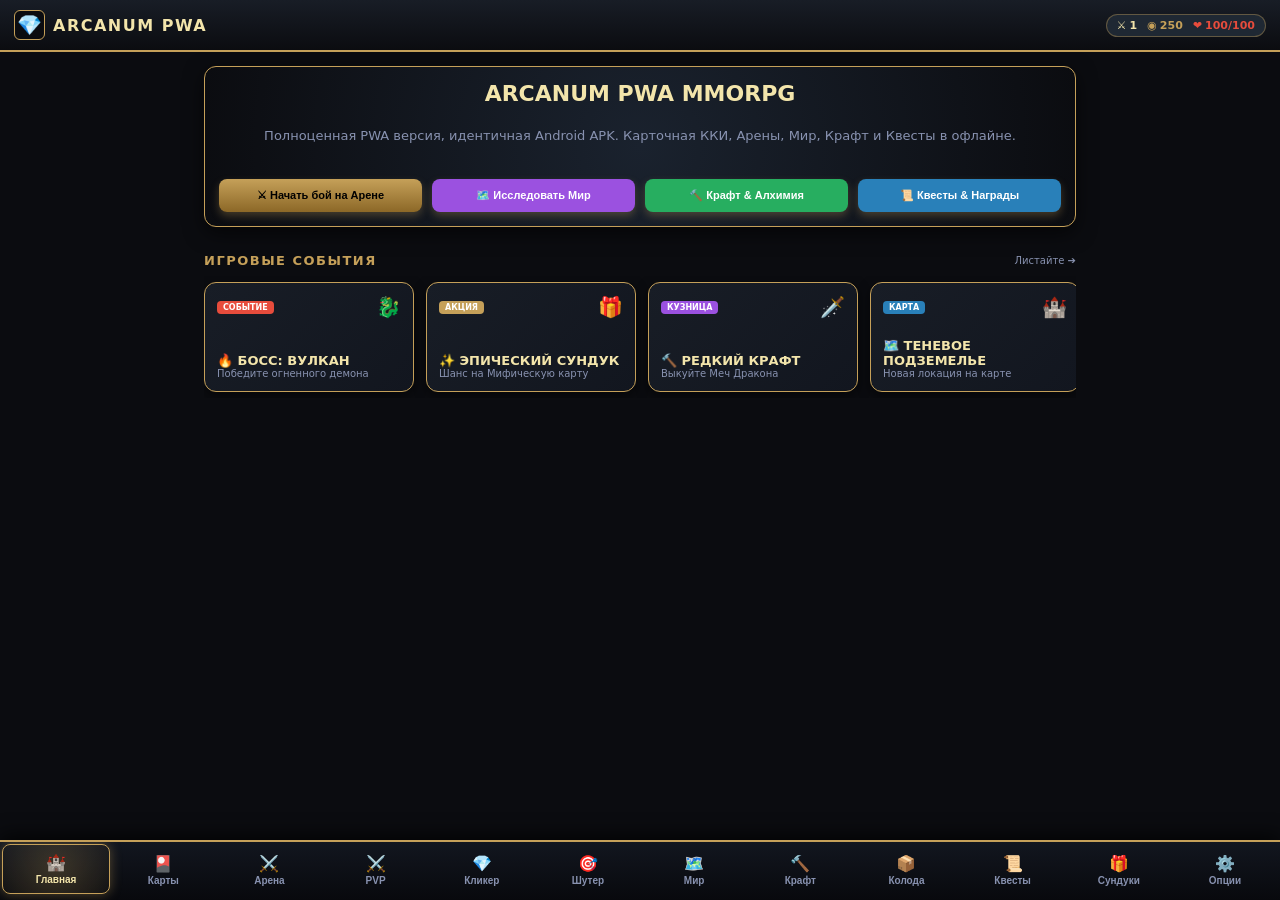
==== app/src/main/assets/pwa/index.html @ 48a924fa "feat: implement new game modes and UI updates Add PvP, Clicker, Shooter, and Onboarding screens. Upd" ====
<!DOCTYPE html>
<html lang="ru">
<head>
  <meta charset="UTF-8">
  <meta name="viewport" content="width=device-width, initial-scale=1.0, maximum-scale=1.0, user-scalable=no">
  <meta name="theme-color" content="#1F2833">
  <title>Arcanum - Card MMORPG PWA</title>
  <link rel="manifest" href="./manifest.json">
  <link rel="stylesheet" href="./styles.css">
</head>
<body>
  <!-- Header HUD -->
  <header class="top-bar">
    <div class="brand">
      <span class="brand-icon">💎</span>
      <span class="brand-title">ARCANUM PWA</span>
    </div>
    <div class="hud-bar">
      <div class="hud-item hud-level">⚔ <span id="hud-level">1</span></div>
      <div class="hud-item hud-gold">◉ <span id="hud-gold">150</span></div>
      <div class="hud-item hud-hp">❤ <span id="hud-hp">100/100</span></div>
    </div>
  </header>

  <!-- Navigation Tabs -->
  <nav class="nav-tabs">
    <button class="tab-btn active" data-tab="home" onclick="switchTab('home')">
      <span class="icon">🏰</span> Главная
    </button>
    <button class="tab-btn" data-tab="collection" onclick="switchTab('collection')">
      <span class="icon">🎴</span> Карты
    </button>
    <button class="tab-btn" data-tab="battle" onclick="switchTab('battle')">
      <span class="icon">⚔️</span> Арена
    </button>
    <button class="tab-btn" data-tab="pvp" onclick="switchTab('pvp')">
      <span class="icon">⚔️</span> PVP
    </button>
    <button class="tab-btn" data-tab="clicker" onclick="switchTab('clicker')">
      <span class="icon">💎</span> Кликер
    </button>
    <button class="tab-btn" data-tab="shooter" onclick="switchTab('shooter')">
      <span class="icon">🎯</span> Шутер
    </button>
    <button class="tab-btn" data-tab="world" onclick="switchTab('world')">
      <span class="icon">🗺️</span> Мир
    </button>
    <button class="tab-btn" data-tab="craft" onclick="switchTab('craft')">
      <span class="icon">🔨</span> Крафт
    </button>
    <button class="tab-btn" data-tab="deck" onclick="switchTab('deck')">
      <span class="icon">📦</span> Колода
    </button>
    <button class="tab-btn" data-tab="quests" onclick="switchTab('quests')">
      <span class="icon">📜</span> Квесты
    </button>
    <button class="tab-btn" data-tab="chests" onclick="switchTab('chests')">
      <span class="icon">🎁</span> Сундуки
    </button>
    <button class="tab-btn" data-tab="settings" onclick="switchTab('settings')">
      <span class="icon">⚙️</span> Опции
    </button>
  </nav>

  <!-- Content Screens -->
  <main class="content-area">
    <!-- Home View -->
    <section id="view-home" class="screen-view active">
      <div class="battle-arena" style="text-align: center;">
        <h1 style="color: var(--gold-light); font-size: 22px; margin-bottom: 8px;">ARCANUM PWA MMORPG</h1>
        <p style="font-size: 13px; color: var(--text-muted); margin-bottom: 12px;">
          Полноценная PWA версия, идентичная Android APK. Карточная ККИ, Арены, Мир, Крафт и Квесты в офлайне.
        </p>
        <div class="quick-grid">
          <button class="btn-action" onclick="switchTab('battle')">⚔ Начать бой на Арене</button>
          <button class="btn-action" style="background: var(--purple-accent); color: white;" onclick="switchTab('world')">🗺️ Исследовать Мир</button>
          <button class="btn-action" style="background: #27ae60; color: white;" onclick="switchTab('craft')">🔨 Крафт & Алхимия</button>
          <button class="btn-action" style="background: #2980b9; color: white;" onclick="switchTab('quests')">📜 Квесты & Награды</button>
        </div>
      </div>

      <!-- Game Carousel Section -->
      <div class="carousel-container">
        <div class="carousel-header">
          <span class="carousel-title">ИГРОВЫЕ СОБЫТИЯ</span>
          <span class="carousel-hint">Листайте ➔</span>
        </div>
        <div class="game-carousel">
          <div class="carousel-card" onclick="switchTab('battle')">
            <div style="display: flex; justify-content: space-between; align-items: center;">
              <span class="carousel-badge" style="background: var(--red-danger);">СОБЫТИЕ</span>
              <span style="font-size: 20px;">🐉</span>
            </div>
            <div>
              <div class="carousel-card-title">🔥 БОСС: ВУЛКАН</div>
              <div class="carousel-card-sub">Победите огненного демона</div>
            </div>
          </div>

          <div class="carousel-card" onclick="switchTab('chests')">
            <div style="display: flex; justify-content: space-between; align-items: center;">
              <span class="carousel-badge" style="background: var(--gold-accent);">АКЦИЯ</span>
              <span style="font-size: 20px;">🎁</span>
            </div>
            <div>
              <div class="carousel-card-title">✨ ЭПИЧЕСКИЙ СУНДУК</div>
              <div class="carousel-card-sub">Шанс на Мифическую карту</div>
            </div>
          </div>

          <div class="carousel-card" onclick="switchTab('craft')">
            <div style="display: flex; justify-content: space-between; align-items: center;">
              <span class="carousel-badge" style="background: var(--purple-accent);">КУЗНИЦА</span>
              <span style="font-size: 20px;">🗡️</span>
            </div>
            <div>
              <div class="carousel-card-title">🔨 РЕДКИЙ КРАФТ</div>
              <div class="carousel-card-sub">Выкуйте Меч Дракона</div>
            </div>
          </div>

          <div class="carousel-card" onclick="switchTab('world')">
            <div style="display: flex; justify-content: space-between; align-items: center;">
              <span class="carousel-badge" style="background: #2980B9;">КАРТА</span>
              <span style="font-size: 20px;">🏰</span>
            </div>
            <div>
              <div class="carousel-card-title">🗺️ ТЕНЕВОЕ ПОДЗЕМЕЛЬЕ</div>
              <div class="carousel-card-sub">Новая локация на карте</div>
            </div>
          </div>
        </div>
      </div>
    </section>

    <!-- Collection View -->
    <section id="view-collection" class="screen-view">
      <div class="section-header">
        <h2 style="color: var(--gold-light); font-size: 18px;">КОЛЛЕКЦИЯ КАРТ</h2>
        <input type="text" id="card-search-input" placeholder="🔍 Поиск карт..." class="pwa-input" oninput="renderCollection()">
      </div>
      <div id="collection-grid" class="card-grid"></div>
    </section>

    <!-- Battle View -->
    <section id="view-battle" class="screen-view">
      <div class="battle-arena">
        <!-- Enemy Unit -->
        <div class="combatant-card">
          <div>
            <h3 id="enemy-name" style="color: var(--gold-light); font-size: 16px;">Враг</h3>
            <div id="enemy-hp-text" style="font-size: 11px; color: var(--red-danger); margin-top: 4px;">100 / 100</div>
            <div class="hp-bar-container">
              <div id="enemy-hp-fill" class="hp-bar-fill" style="width: 100%;"></div>
            </div>
          </div>
          <div id="enemy-art" style="font-size: 42px;">👹</div>
        </div>

        <!-- Battle Log & Controls -->
        <div class="battle-controls">
          <button class="btn-action" onclick="playerAttack()">⚔ Атака Клинком</button>
          <button class="btn-action" style="background: var(--purple-accent); color: white;" onclick="useSpecialAbility()">✨ Магия / Способность</button>
          <button class="btn-action" style="background: #27ae60; color: white;" onclick="usePotion()">🧪 Зелье (+40 HP)</button>
        </div>

        <!-- Player Unit -->
        <div class="combatant-card">
          <div style="font-size: 42px;">🛡️</div>
          <div style="text-align: right;">
            <h3 style="color: var(--gold-light); font-size: 16px;">Герой</h3>
            <div id="player-hp-text" style="font-size: 11px; color: var(--green-success); margin-top: 4px;">100 / 100</div>
            <div class="hp-bar-container">
              <div id="player-hp-fill" class="hp-bar-fill" style="width: 100%; background: var(--green-success);"></div>
            </div>
          </div>
        </div>
      </div>
    </section>

    <!-- PVP Online Arena View -->
    <section id="view-pvp" class="screen-view">
      <div class="battle-arena">
        <h2 style="color: var(--gold-light); font-size: 18px; text-align: center;">ONLINE PVP АРЕНА</h2>
        <div id="pvp-status-box" style="text-align: center; background: var(--bg-card); padding: 12px; border-radius: 10px; border: 1px solid var(--gold-accent);">
          <p id="pvp-status-text" style="font-size: 13px; color: var(--gold-light);">Рейтинг: <span id="pvp-rating">1200</span> MMР | Лига: Золотая</p>
          <button class="btn-action" style="margin-top: 10px;" onclick="startPvpMatchmaking()">🔍 Найти Соперника</button>
        </div>

        <div id="pvp-battle-box" style="display: none; flex-direction: column; gap: 10px;">
          <div class="combatant-card">
            <div>
              <h3 id="pvp-enemy-name" style="color: var(--gold-light); font-size: 15px;">Игрок_992</h3>
              <div id="pvp-enemy-hp-text" style="font-size: 11px; color: var(--red-danger);">120 / 120</div>
            </div>
            <div style="font-size: 32px;">🛡️</div>
          </div>

          <div style="text-align: center; font-size: 12px; color: var(--gold-accent);" id="pvp-turn-timer">Ваш ход (15 сек)</div>

          <div class="battle-controls">
            <button class="btn-action" onclick="pvpPlayerAttack()">⚔ Атаковать</button>
            <button class="btn-action" style="background: var(--purple-accent); color: white;" onclick="pvpPlayerMagic()">✨ Суперудар</button>
          </div>
        </div>
      </div>
    </section>

    <!-- Tap Clicker View -->
    <section id="view-clicker" class="screen-view">
      <div class="battle-arena" style="text-align: center;">
        <h2 style="color: var(--gold-light); font-size: 18px;">КРИСТАЛЛ АРКАНУМА</h2>
        <p style="font-size: 11px; color: var(--text-muted);">Кликайте по кристаллу для добычи Маны и Золота!</p>

        <div id="clicker-crystal" class="clicker-target" onclick="clickCrystal(event)">💎</div>

        <div style="display: flex; justify-content: space-around; margin: 10px 0; font-weight: 700;">
          <span>За клик: +<span id="click-power">1</span> ◉</span>
          <span>Авто-Майнеры: <span id="auto-miners-count">0</span>/сек</span>
        </div>

        <div class="quick-grid">
          <button class="btn-action" onclick="buyClickUpgrade()">⚡ Улучшить Клик (50 ◉)</button>
          <button class="btn-action" style="background: var(--purple-accent); color: white;" onclick="buyAutoMiner()">🤖 Авто-Майнер (150 ◉)</button>
        </div>
      </div>
    </section>

    <!-- Arcade Shooter View -->
    <section id="view-shooter" class="screen-view">
      <div class="battle-arena" style="text-align: center;">
        <h2 style="color: var(--gold-light); font-size: 18px;">АРКАДНЫЙ ТИР</h2>
        <p style="font-size: 11px; color: var(--text-muted);">Уничтожайте летящие монстры кликами или касаниями!</p>

        <canvas id="shooter-canvas" width="320" height="240" style="background: #000; border: 1.5px solid var(--gold-accent); border-radius: 10px; width: 100%; max-width: 400px; margin: 0 auto; display: block;"></canvas>

        <div style="display: flex; gap: 10px; justify-content: center; margin-top: 8px;">
          <button class="btn-action" onclick="startShooterGame()">▶ Начать Игру</button>
          <span style="font-size: 13px; font-weight: 700; color: var(--gold-light); align-self: center;">Счет: <span id="shooter-score">0</span></span>
        </div>
      </div>
    </section>

    <!-- World View -->
    <section id="view-world" class="screen-view">
      <h2 style="color: var(--gold-light); font-size: 18px; margin-bottom: 12px;">КАРТА МИРА ARCANUM</h2>
      <div id="world-locations-grid" class="card-grid"></div>
    </section>

    <!-- Craft View -->
    <section id="view-craft" class="screen-view">
      <h2 style="color: var(--gold-light); font-size: 18px; margin-bottom: 12px;">КУЗНИЦА & АЛХИМИЯ</h2>
      <div class="battle-arena">
        <p style="font-size: 12px; color: var(--text-muted); text-align: center;">
          Комбинируйте ресурсы и дубликаты карт для перековки в новые редкие артефакты.
        </p>
        <div id="craft-recipes-list" class="card-grid"></div>
      </div>
    </section>

    <!-- Deck View -->
    <section id="view-deck" class="screen-view">
      <h2 style="color: var(--gold-light); font-size: 18px; margin-bottom: 12px;">АКТИВНАЯ КОЛОДА & ИНВЕНТАРЬ</h2>
      <div id="deck-cards-list" class="card-grid"></div>
    </section>

    <!-- Quests View -->
    <section id="view-quests" class="screen-view">
      <h2 style="color: var(--gold-light); font-size: 18px; margin-bottom: 12px;">КВЕСТЫ И ДОСТИЖЕНИЯ</h2>
      <div id="quests-list" style="display: flex; flex-direction: column; gap: 10px;"></div>
    </section>

    <!-- Chests View -->
    <section id="view-chests" class="screen-view">
      <h2 style="color: var(--gold-light); font-size: 18px; margin-bottom: 12px;">СУНДУКИ И НАГРАДЫ</h2>
      <div id="chests-grid" class="card-grid"></div>
    </section>

    <!-- Settings View -->
    <section id="view-settings" class="screen-view">
      <div class="battle-arena">
        <h2 style="color: var(--gold-light); font-size: 18px;">НАСТРОЙКИ & ПРОФИЛЬ</h2>
        <p style="font-size: 12px; color: var(--text-muted);">
          Синхронизировано с системой сохранения PWA LocalStorage.
        </p>
        <div style="display: flex; flex-direction: column; gap: 10px; margin-top: 12px;">
          <button class="btn-action" style="background: var(--gold-accent); color: black; font-weight: 800;" onclick="showOnboardingModal()">✨ Открыть Обучение (Карусель)</button>
          <button class="btn-action" style="background: #2980b9; color: white;" onclick="toggleFullscreen()">📺 Полноэкранный Режим</button>
          <button class="btn-action" style="background: var(--purple-accent); color: white;" onclick="toggleSound()">🔊 Переключить Звуковые Эффекты</button>
          <button class="btn-action" onclick="saveGame(); showToast('Сохранение завершено!');">💾 Сохранить Игру</button>
          <button class="btn-action" style="background: var(--red-danger); color: white;" onclick="resetGame()">🔄 Сбросить Весь Прогресс</button>
        </div>
      </div>
    </section>
  </main>

  <!-- Modal -->
  <div id="modal" class="modal-overlay">
    <div class="modal-card"></div>
  </div>

  <!-- Toast -->
  <div id="toast" class="toast-msg"></div>

  <script src="./app.js"></script>
</body>
</html>
---- app/src/main/assets/pwa/styles.css ----
:root {
  --bg-dark: #0b0c10;
  --bg-surface: #1f2833;
  --bg-card: #181d26;
  --gold-accent: #c5a059;
  --gold-light: #f3e5ab;
  --purple-accent: #9b51e0;
  --red-danger: #e74c3c;
  --green-success: #2ecc71;
  --text-main: #edf5e1;
  --text-muted: #8892b0;
  --font-family: system-ui, -apple-system, BlinkMacSystemFont, 'Segoe UI', Roboto, sans-serif;
}

* {
  box-sizing: border-box;
  margin: 0;
  padding: 0;
  user-select: none;
}

body {
  background-color: var(--bg-dark);
  color: var(--text-main);
  font-family: var(--font-family);
  display: flex;
  flex-direction: column;
  min-height: 100vh;
  overflow-x: hidden;
}

/* App Header & Top Bar */
.top-bar {
  background: linear-gradient(180deg, #181d26 0%, #0b0c10 100%);
  border-bottom: 2px solid var(--gold-accent);
  padding: 10px 14px;
  display: flex;
  justify-content: space-between;
  align-items: center;
  position: sticky;
  top: 0;
  z-index: 100;
}

.brand {
  display: flex;
  align-items: center;
  gap: 8px;
}

.brand-icon {
  font-size: 20px;
  background: var(--bg-dark);
  border: 1px solid var(--gold-accent);
  border-radius: 6px;
  padding: 2px;
}

.brand-title {
  font-size: 16px;
  font-weight: 800;
  color: var(--gold-light);
  letter-spacing: 1.5px;
}

.hud-bar {
  display: flex;
  gap: 10px;
  background: var(--bg-surface);
  border: 1px solid rgba(197, 160, 89, 0.4);
  padding: 4px 10px;
  border-radius: 16px;
  font-size: 11px;
  font-weight: 700;
}

.hud-item {
  display: flex;
  align-items: center;
  gap: 3px;
}

.hud-gold { color: var(--gold-accent); }
.hud-level { color: var(--gold-light); }
.hud-hp { color: var(--red-danger); }

/* Navigation Tabs - Fixed Bottom Mobile RPG Action Bar */
.nav-tabs {
  display: flex;
  background: linear-gradient(180deg, #12161f 0%, #08090d 100%);
  border-top: 2px solid var(--gold-accent);
  overflow-x: auto;
  scrollbar-width: none;
  position: fixed;
  bottom: 0;
  left: 0;
  right: 0;
  z-index: 1000;
  box-shadow: 0 -4px 20px rgba(0, 0, 0, 0.8);
  padding: 4px 2px;
}

.nav-tabs::-webkit-scrollbar { display: none; }

.tab-btn {
  flex: 1;
  min-width: 62px;
  padding: 8px 4px;
  background: transparent;
  border: none;
  color: var(--text-muted);
  font-weight: 800;
  font-size: 10px;
  cursor: pointer;
  display: flex;
  flex-direction: column;
  align-items: center;
  gap: 2px;
  border-radius: 8px;
  transition: all 0.2s cubic-bezier(0.4, 0, 0.2, 1);
  white-space: nowrap;
}

.tab-btn.active {
  color: var(--gold-light);
  background: radial-gradient(circle, rgba(197, 160, 89, 0.25) 0%, rgba(197, 160, 89, 0.05) 100%);
  border: 1px solid var(--gold-accent);
  box-shadow: 0 0 12px rgba(197, 160, 89, 0.4);
  transform: translateY(-2px);
}

.tab-btn span.icon { font-size: 16px; }

/* Main Screen View Area with padding for bottom action bar */
.content-area {
  flex: 1;
  padding: 14px 14px 76px 14px;
  max-width: 900px;
  margin: 0 auto;
  width: 100%;
}

.screen-view {
  display: none;
  flex-direction: column;
  gap: 14px;
  animation: fadeIn 0.2s ease-in-out;
}

.screen-view.active { display: flex; }

@keyframes fadeIn {
  from { opacity: 0; transform: translateY(4px); }
  to { opacity: 1; transform: translateY(0); }
}

/* Game Carousel Component */
.carousel-container {
  display: flex;
  flex-direction: column;
  gap: 8px;
  margin: 12px 0;
}

.carousel-header {
  display: flex;
  justify-content: space-between;
  align-items: center;
}

.carousel-title {
  font-size: 13px;
  font-weight: 800;
  color: var(--gold-accent);
  letter-spacing: 1.5px;
}

.carousel-hint {
  font-size: 10px;
  color: var(--text-muted);
}

.game-carousel {
  display: flex;
  gap: 12px;
  overflow-x: auto;
  scroll-snap-type: x mandatory;
  padding: 6px 2px;
  scrollbar-width: none;
}

.game-carousel::-webkit-scrollbar { display: none; }

.carousel-card {
  flex: 0 0 210px;
  scroll-snap-align: start;
  background: linear-gradient(135deg, #181d26 0%, #12161f 100%);
  border: 1.5px solid var(--gold-accent);
  border-radius: 12px;
  padding: 12px;
  display: flex;
  flex-direction: column;
  justify-content: space-between;
  height: 110px;
  cursor: pointer;
  box-shadow: 0 4px 12px rgba(0,0,0,0.5);
  transition: transform 0.2s ease, border-color 0.2s ease;
}

.carousel-card:hover {
  transform: translateY(-2px);
  border-color: var(--gold-light);
}

.carousel-badge {
  font-size: 8px;
  font-weight: 800;
  color: #fff;
  padding: 2px 6px;
  border-radius: 4px;
  text-transform: uppercase;
  width: fit-content;
}

.carousel-card-title {
  font-size: 13px;
  font-weight: 800;
  color: var(--gold-light);
  margin-top: 4px;
}

.carousel-card-sub {
  font-size: 10px;
  color: var(--text-muted);
}

.quick-grid {
  display: grid;
  grid-template-columns: repeat(auto-fit, minmax(130px, 1fr));
  gap: 10px;
  margin-top: 10px;
}

.pwa-input {
  width: 100%;
  padding: 8px 12px;
  background: var(--bg-card);
  border: 1px solid var(--gold-accent);
  border-radius: 8px;
  color: var(--text-main);
  font-size: 12px;
  outline: none;
}

.section-header {
  display: flex;
  flex-direction: column;
  gap: 8px;
}

/* Grid Layouts & Cards */
.card-grid {
  display: grid;
  grid-template-columns: repeat(auto-fill, minmax(130px, 1fr));
  gap: 10px;
}

.game-card {
  background: var(--bg-card);
  border: 1.5px solid var(--gold-accent);
  border-radius: 10px;
  padding: 8px;
  display: flex;
  flex-direction: column;
  justify-content: space-between;
  box-shadow: 0 4px 10px rgba(0,0,0,0.4);
  cursor: pointer;
  transition: transform 0.2s ease, box-shadow 0.2s ease;
  min-height: 160px;
  position: relative;
  overflow: hidden;
}

.game-card:hover {
  transform: translateY(-3px);
  box-shadow: 0 6px 16px rgba(197, 160, 89, 0.3);
}

.card-header {
  display: flex;
  justify-content: space-between;
  align-items: center;
}

.card-type {
  font-size: 8px;
  font-weight: 800;
  text-transform: uppercase;
  color: var(--gold-light);
  background: rgba(0,0,0,0.5);
  padding: 2px 4px;
  border-radius: 3px;
}

.card-rarity {
  font-size: 8px;
  font-weight: 800;
  padding: 2px 4px;
  border-radius: 3px;
}

.rarity-common { background: #3a3f47; color: #ccc; }
.rarity-rare { background: #1f3b61; color: #64b5f6; }
.rarity-epic { background: #4d1d60; color: #ba68c8; }
.rarity-legendary { background: #60461d; color: #ffd54f; }

.card-art {
  height: 70px;
  background: radial-gradient(circle, #2b3545 0%, #12161f 100%);
  border-radius: 6px;
  display: flex;
  align-items: center;
  justify-content: center;
  font-size: 28px;
  margin: 4px 0;
  border: 1px solid rgba(197, 160, 89, 0.2);
}

.card-title {
  font-size: 11px;
  font-weight: 800;
  color: var(--gold-light);
  white-space: nowrap;
  overflow: hidden;
  text-overflow: ellipsis;
}

.card-stats {
  display: flex;
  gap: 3px;
  margin-top: 3px;
}

.stat-pill {
  font-size: 9px;
  font-weight: 700;
  background: rgba(0,0,0,0.6);
  padding: 2px 4px;
  border-radius: 3px;
  display: flex;
  align-items: center;
  gap: 2px;
}

/* Battle Arena Layout */
.battle-arena {
  display: flex;
  flex-direction: column;
  gap: 14px;
  background: radial-gradient(circle, #1a222e 0%, #0b0c10 100%);
  border: 1.5px solid var(--gold-accent);
  border-radius: 12px;
  padding: 14px;
  box-shadow: 0 6px 20px rgba(0,0,0,0.6);
}

.combatant-card {
  background: var(--bg-surface);
  border: 1px solid rgba(197, 160, 89, 0.3);
  border-radius: 10px;
  padding: 10px;
  display: flex;
  justify-content: space-between;
  align-items: center;
}

.hp-bar-container {
  width: 100%;
  height: 10px;
  background: #12161f;
  border-radius: 5px;
  overflow: hidden;
  border: 1px solid rgba(255,255,255,0.1);
  margin-top: 4px;
}

.hp-bar-fill {
  height: 100%;
  background: linear-gradient(90deg, #e74c3c 0%, #ff6b6b 100%);
  transition: width 0.3s ease;
}

.battle-controls {
  display: flex;
  gap: 8px;
  justify-content: center;
  flex-wrap: wrap;
  margin-top: 6px;
}

.btn-action {
  background: linear-gradient(180deg, var(--gold-accent) 0%, #8c6827 100%);
  color: #000;
  font-weight: 800;
  padding: 10px 14px;
  border: none;
  border-radius: 8px;
  cursor: pointer;
  font-size: 11px;
  box-shadow: 0 4px 8px rgba(197, 160, 89, 0.3);
}

.btn-action:hover {
  filter: brightness(1.1);
}

.quest-card {
  background: var(--bg-card);
  border: 1px solid var(--gold-accent);
  border-radius: 10px;
  padding: 12px;
  display: flex;
  justify-content: space-between;
  align-items: center;
}

/* Clicker Crystal Styles */
.clicker-target {
  font-size: 80px;
  margin: 15px auto;
  cursor: pointer;
  user-select: none;
  transition: transform 0.1s ease;
  width: 120px;
  height: 120px;
  display: flex;
  align-items: center;
  justify-content: center;
  background: radial-gradient(circle, rgba(197, 160, 89, 0.2) 0%, transparent 70%);
  border-radius: 50%;
}

.clicker-target:active {
  transform: scale(0.88);
}

.floating-click-text {
  position: absolute;
  color: var(--gold-light);
  font-weight: 800;
  font-size: 16px;
  pointer-events: none;
  animation: floatUp 0.8s ease-out forwards;
}

@keyframes floatUp {
  from { opacity: 1; transform: translateY(0); }
  to { opacity: 0; transform: translateY(-30px); }
}

/* Modals & Dialogs */
.modal-overlay {
  display: none;
  position: fixed;
  inset: 0;
  background: rgba(0,0,0,0.85);
  backdrop-filter: blur(8px);
  z-index: 2000;
  align-items: center;
  justify-content: center;
  padding: 16px;
}

.modal-overlay.active { display: flex; }

.modal-card {
  background: linear-gradient(180deg, var(--bg-surface) 0%, var(--bg-dark) 100%);
  border: 2px solid var(--gold-accent);
  border-radius: 20px;
  padding: 20px;
  max-width: 420px;
  width: 100%;
  box-shadow: 0 10px 40px rgba(0,0,0,0.9);
}

/* Onboarding Carousel Modal */
.onboarding-modal-content {
  text-align: center;
  display: flex;
  flex-direction: column;
  gap: 14px;
  align-items: center;
}

.onboarding-badge {
  background: rgba(197, 160, 89, 0.2);
  border: 1px solid var(--gold-accent);
  color: var(--gold-light);
  font-size: 10px;
  font-weight: 800;
  padding: 4px 10px;
  border-radius: 12px;
  display: inline-block;
}

.onboarding-icon-circle {
  width: 90px;
  height: 90px;
  border-radius: 50%;
  background: var(--bg-dark);
  border: 3px solid var(--gold-accent);
  display: flex;
  align-items: center;
  justify-content: center;
  font-size: 42px;
  box-shadow: 0 0 20px rgba(197, 160, 89, 0.4);
  margin: 10px 0;
}

.onboarding-dots {
  display: flex;
  gap: 6px;
  justify-content: center;
  margin-top: 10px;
}

.onboarding-dot {
  width: 8px;
  height: 8px;
  border-radius: 4px;
  background: var(--text-muted);
  transition: all 0.3s ease;
}

.onboarding-dot.active {
  width: 24px;
  background: var(--gold-accent);
}

/* Quick Toast */
.toast-msg {
  position: fixed;
  bottom: 16px;
  left: 50%;
  transform: translateX(-50%);
  background: var(--bg-surface);
  border: 1px solid var(--gold-accent);
  color: var(--gold-light);
  padding: 8px 16px;
  border-radius: 16px;
  font-weight: 700;
  font-size: 11px;
  box-shadow: 0 4px 16px rgba(0,0,0,0.6);
  opacity: 0;
  pointer-events: none;
  transition: opacity 0.3s ease;
  z-index: 300;
}

.toast-msg.show { opacity: 1; }
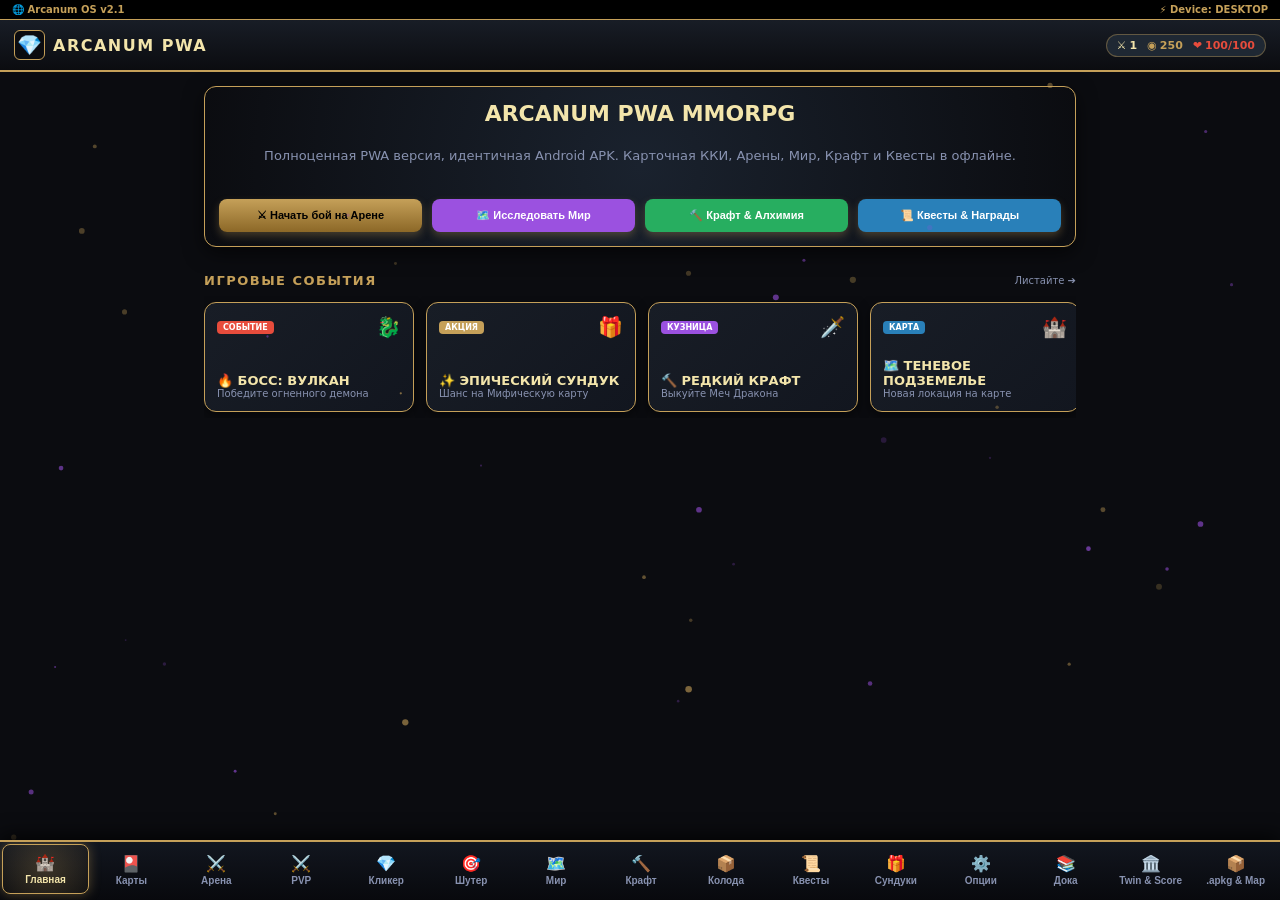
==== commit a8cd3f39: "feat: expand PWA core and add native bridge - Implement Arcanum native hardware bridge for Android -" ====
--- a/app/src/main/assets/pwa/index.html
+++ b/app/src/main/assets/pwa/index.html
@@ -9,6 +9,12 @@
   <link rel="stylesheet" href="./styles.css">
 </head>
 <body>
+  <!-- System Status Bar -->
+  <ar-status-bar id="ar-sys-status-bar">
+    <span>🌐 Arcanum OS v2.1</span>
+    <span id="ar-device-badge">⚡ Device: PWA</span>
+  </ar-status-bar>
+
   <!-- Header HUD -->
   <header class="top-bar">
     <div class="brand">
@@ -59,6 +65,15 @@
     </button>
     <button class="tab-btn" data-tab="settings" onclick="switchTab('settings')">
       <span class="icon">⚙️</span> Опции
+    </button>
+    <button class="tab-btn" data-tab="docs" onclick="switchTab('docs')">
+      <span class="icon">📚</span> Дока
+    </button>
+    <button class="tab-btn" data-tab="kernel" onclick="switchTab('kernel')">
+      <span class="icon">🏛️</span> Twin & Score
+    </button>
+    <button class="tab-btn" data-tab="package" onclick="switchTab('package')">
+      <span class="icon">📦</span> .apkg & Map
     </button>
   </nav>
 
@@ -284,7 +299,28 @@
           Синхронизировано с системой сохранения PWA LocalStorage.
         </p>
         <div style="display: flex; flex-direction: column; gap: 10px; margin-top: 12px;">
-          <button class="btn-action" style="background: var(--gold-accent); color: black; font-weight: 800;" onclick="showOnboardingModal()">✨ Открыть Обучение (Карусель)</button>
+          <div style="display: flex; flex-direction: column; gap: 4px;">
+            <label style="font-size: 11px; font-weight: 800; color: var(--gold-accent);">🎨 РЕНДЕР-ПРОФИЛЬ (RENDER PROFILE)</label>
+            <select id="pwa-render-profile-select" class="pwa-input" onchange="window.ArcanumRenderEngineWeb.setProfile(this.value)">
+              <option value="fantasy">🧙‍♂️ Fantasy (Фэнтези)</option>
+              <option value="dark">🌑 Dark (Тёмный Абисс)</option>
+              <option value="scifi">🚀 SciFi (Космос)</option>
+              <option value="cyberpunk">🏙️ Cyberpunk (Киберпанк)</option>
+              <option value="pixel">👾 Pixel (Пиксель)</option>
+              <option value="console">📟 Console (Матрица)</option>
+              <option value="minimal">⚪ Minimal (Минимализм)</option>
+              <option value="steam">🚂 Steam (Стимпанк)</option>
+              <option value="playstation">🎮 PlayStation</option>
+              <option value="nintendo">🔴 Nintendo</option>
+              <option value="material">📱 Material 3</option>
+              <option value="glass">🔮 Glass (Стекло)</option>
+              <option value="neon">⚡ Neon (Неон)</option>
+            </select>
+          </div>
+          <a href="arcanum.apk" download class="btn-action" style="background: linear-gradient(135deg, #d4af37, #996515); color: black; font-weight: 800; text-decoration: none; text-align: center; display: block;">📲 Скачать APK (Android Приложение)</a>
+          <button class="btn-action" style="background: var(--gold-accent); color: black; font-weight: 800;" onclick="exportPwaSaveJson()">📤 Экспорт Сохранения JSON</button>
+          <button class="btn-action" style="background: var(--purple-accent); color: white; font-weight: 800;" onclick="importPwaSaveJson()">📥 Импорт Сохранения JSON</button>
+          <button class="btn-action" style="background: var(--gold-accent); color: black;" onclick="showOnboardingModal()">✨ Открыть Обучение (Карусель)</button>
           <button class="btn-action" style="background: #2980b9; color: white;" onclick="toggleFullscreen()">📺 Полноэкранный Режим</button>
           <button class="btn-action" style="background: var(--purple-accent); color: white;" onclick="toggleSound()">🔊 Переключить Звуковые Эффекты</button>
           <button class="btn-action" onclick="saveGame(); showToast('Сохранение завершено!');">💾 Сохранить Игру</button>
@@ -292,6 +328,43 @@
         </div>
       </div>
     </section>
+
+    <!-- Interactive Documentation & Architecture Reader -->
+    <section id="view-docs" class="screen-view">
+      <div style="background: rgba(16,18,26,0.95); border: 1.5px solid var(--gold-accent); border-radius: 12px; padding: 16px; margin-bottom: 16px;">
+        <h2 style="color: var(--gold-light); font-size: 18px; margin-bottom: 8px;">🏛️ ARCANUM LIVE DOCUMENTATION & ARCHITECTURE GRAPH</h2>
+        <p style="font-size: 12px; color: var(--text-muted); margin-bottom: 12px;">Интерактивный центр знаний платформы Arcanum Evolution: поиск, категории, интерактивное дерево архитектуры и спеки.</p>
+        
+        <!-- Search Input -->
+        <div style="margin-bottom: 12px;">
+          <input type="text" id="docs-search-input" placeholder="🔍 Поиск по спецификациям и архитектуре..." style="width: 100%; padding: 10px 14px; background: rgba(0,0,0,0.6); border: 1px solid var(--gold-accent); border-radius: 8px; color: white; font-size: 13px;" oninput="ArcanumDocsEngine.renderDocList(this.value)">
+        </div>
+
+        <div style="display: grid; grid-template-columns: minmax(180px, 240px) 1fr; gap: 16px;">
+          <!-- Doc List Sidebar -->
+          <div id="docs-list-container"></div>
+          
+          <!-- Doc Display Area -->
+          <div id="docs-display-area"></div>
+        </div>
+
+        <!-- Architecture Visualizer Graph -->
+        <div style="margin-top: 20px; background: rgba(0,0,0,0.6); border: 1px solid rgba(212,175,55,0.4); border-radius: 12px; padding: 16px;">
+          <h3 style="color: var(--gold-accent); font-size: 14px; margin-bottom: 10px;">🕸️ ИНТЕРАКТИВНЫЙ ГРАФ АРХИТЕКТУРЫ МОДУЛЕЙ</h3>
+          <canvas id="arch-graph-canvas" style="width: 100%; height: 260px; display: block; border-radius: 8px; background: #080a0f;"></canvas>
+        </div>
+      </div>
+    </section>
+
+    <!-- Digital Twin, Microkernel & Architecture Score Dashboard -->
+    <section id="view-kernel" class="screen-view">
+      <div id="digital-twin-container"></div>
+    </section>
+
+    <!-- Package Manager, Universe Map, Academy & Lab -->
+    <section id="view-package" class="screen-view">
+      <div id="package-manager-container"></div>
+    </section>
   </main>
 
   <!-- Modal -->
@@ -302,6 +375,13 @@
   <!-- Toast -->
   <div id="toast" class="toast-msg"></div>
 
+  <script src="./arcanum-core.js"></script>
+  <script src="./arcanum-atmosphere.js"></script>
+  <script src="./arcanum-audio.js"></script>
+  <script src="./arcanum-ui.js"></script>
+  <script src="./arcanum-docs.js"></script>
+  <script src="./arcanum-kernel.js"></script>
+  <script src="./arcanum-package.js"></script>
   <script src="./app.js"></script>
 </body>
 </html>
--- a/app/src/main/assets/pwa/styles.css
+++ b/app/src/main/assets/pwa/styles.css
@@ -12,6 +12,352 @@
   --font-family: system-ui, -apple-system, BlinkMacSystemFont, 'Segoe UI', Roboto, sans-serif;
 }
 
+/* Dynamic Render Profiles Overrides */
+[data-render-profile="fantasy"] {
+  --bg-dark: #0b0c10;
+  --bg-surface: #1f2833;
+  --bg-card: #181d26;
+  --gold-accent: #c5a059;
+  --gold-light: #f3e5ab;
+  --purple-accent: #9b51e0;
+}
+
+[data-render-profile="dark"] {
+  --bg-dark: #050508;
+  --bg-surface: #10121a;
+  --bg-card: #0d0f16;
+  --gold-accent: #8b0000;
+  --gold-light: #ff4d4d;
+  --purple-accent: #4a0072;
+}
+
+[data-render-profile="scifi"] {
+  --bg-dark: #020b14;
+  --bg-surface: #0a192f;
+  --bg-card: #112240;
+  --gold-accent: #64ffda;
+  --gold-light: #ccd6f6;
+  --purple-accent: #00bcd4;
+}
+
+[data-render-profile="cyberpunk"] {
+  --bg-dark: #0d0221;
+  --bg-surface: #0f0826;
+  --bg-card: #261447;
+  --gold-accent: #ff007f;
+  --gold-light: #00f0ff;
+  --purple-accent: #ffe600;
+}
+
+[data-render-profile="pixel"] {
+  --bg-dark: #1b1233;
+  --bg-surface: #2c1e4a;
+  --bg-card: #3d2b63;
+  --gold-accent: #ffaa00;
+  --gold-light: #ffff55;
+  --purple-accent: #ff55ff;
+}
+
+[data-render-profile="console"] {
+  --bg-dark: #000000;
+  --bg-surface: #0a0a0a;
+  --bg-card: #141414;
+  --gold-accent: #00ff00;
+  --gold-light: #33ff33;
+  --purple-accent: #00cc00;
+}
+
+[data-render-profile="minimal"] {
+  --bg-dark: #121212;
+  --bg-surface: #1e1e1e;
+  --bg-card: #252525;
+  --gold-accent: #e0e0e0;
+  --gold-light: #ffffff;
+  --purple-accent: #9e9e9e;
+}
+
+[data-render-profile="steam"] {
+  --bg-dark: #171a21;
+  --bg-surface: #1b2838;
+  --bg-card: #2a475e;
+  --gold-accent: #66c0f4;
+  --gold-light: #c7d5e0;
+  --purple-accent: #c7d5e0;
+}
+
+[data-render-profile="playstation"] {
+  --bg-dark: #00122e;
+  --bg-surface: #002254;
+  --bg-card: #003077;
+  --gold-accent: #0070d1;
+  --gold-light: #66b2ff;
+  --purple-accent: #00439c;
+}
+
+[data-render-profile="nintendo"] {
+  --bg-dark: #1a0000;
+  --bg-surface: #330000;
+  --bg-card: #4d0000;
+  --gold-accent: #e60012;
+  --gold-light: #ff6666;
+  --purple-accent: #cc0000;
+}
+
+[data-render-profile="material"] {
+  --bg-dark: #141218;
+  --bg-surface: #211f26;
+  --bg-card: #2b2930;
+  --gold-accent: #d0bcff;
+  --gold-light: #e8def8;
+  --purple-accent: #ccc7f5;
+}
+
+[data-render-profile="glass"] {
+  --bg-dark: #0f172a;
+  --bg-surface: rgba(30, 41, 59, 0.7);
+  --bg-card: rgba(51, 65, 85, 0.5);
+  --gold-accent: #38bdf8;
+  --gold-light: #e0f2fe;
+  --purple-accent: #818cf8;
+}
+
+[data-render-profile="neon"] {
+  --bg-dark: #03001e;
+  --bg-surface: #7303c0;
+  --bg-card: #ec38bc;
+  --gold-accent: #fdeff9;
+  --gold-light: #ffffff;
+  --purple-accent: #00f2fe;
+}
+
+/* Arcanum UI Web Components Default Classes */
+.ar-ui-button, ar-button {
+  display: inline-flex;
+  align-items: center;
+  justify-content: center;
+  background: linear-gradient(180deg, var(--gold-accent) 0%, rgba(0,0,0,0.3) 100%);
+  color: #000;
+  font-weight: 800;
+  padding: 8px 14px;
+  border-radius: 8px;
+  border: 1px solid var(--gold-light);
+  cursor: pointer;
+  font-size: 11px;
+  transition: transform 0.15s ease, filter 0.15s ease;
+  user-select: none;
+}
+
+.ar-ui-button:hover, ar-button:hover {
+  filter: brightness(1.15);
+  transform: translateY(-1px);
+}
+
+.ar-ui-panel, ar-panel {
+  display: block;
+  background: var(--bg-surface);
+  border: 1px solid var(--gold-accent);
+  border-radius: 12px;
+  padding: 12px;
+  box-shadow: 0 4px 12px rgba(0,0,0,0.5);
+}
+
+.ar-ui-card, ar-card {
+  display: flex;
+  flex-direction: column;
+  background: var(--bg-card);
+  border: 1.5px solid var(--gold-accent);
+  border-radius: 10px;
+  padding: 8px;
+}
+
+.ar-ui-dock, ar-dock {
+  display: flex;
+  justify-content: space-around;
+  align-items: center;
+  background: rgba(16, 18, 26, 0.92);
+  backdrop-filter: blur(10px);
+  border-top: 1.5px solid var(--gold-accent);
+  padding: 8px 12px;
+  position: fixed;
+  bottom: 0;
+  left: 0;
+  right: 0;
+  z-index: 200;
+}
+
+.ar-ui-sidebar, ar-sidebar {
+  display: flex;
+  flex-direction: column;
+  background: var(--bg-surface);
+  border-right: 1px solid var(--gold-accent);
+  padding: 12px;
+  width: 240px;
+  min-height: 100vh;
+}
+
+.ar-ui-toolbar, ar-toolbar {
+  display: flex;
+  align-items: center;
+  gap: 8px;
+  background: rgba(255,255,255,0.03);
+  padding: 6px 12px;
+  border-radius: 8px;
+  border: 1px solid rgba(255,255,255,0.1);
+}
+
+.ar-ui-status-bar, ar-status-bar {
+  display: flex;
+  justify-content: space-between;
+  align-items: center;
+  background: #000;
+  color: var(--gold-accent);
+  font-size: 10px;
+  font-weight: bold;
+  padding: 4px 12px;
+  border-bottom: 1px solid var(--gold-accent);
+}
+
+.ar-ui-dialogue, ar-dialogue {
+  display: block;
+  background: rgba(16, 18, 26, 0.95);
+  border: 1px solid var(--gold-accent);
+  border-radius: 12px;
+  padding: 16px;
+  box-shadow: 0 8px 24px rgba(0, 0, 0, 0.7);
+}
+
+.ar-ui-toast, ar-toast {
+  display: inline-block;
+  background: var(--gold-accent);
+  color: #000;
+  font-weight: bold;
+  padding: 8px 16px;
+  border-radius: 20px;
+  font-size: 11px;
+}
+
+.ar-ui-console, ar-console {
+  display: block;
+  background: #050508;
+  color: #00ff00;
+  font-family: monospace;
+  padding: 12px;
+  border-radius: 8px;
+  border: 1px solid #00cc00;
+}
+
+.ar-ui-settings, ar-settings {
+  display: block;
+  background: var(--bg-surface);
+  border-radius: 12px;
+  padding: 16px;
+  border: 1px solid var(--gold-accent);
+}
+
+.ar-ui-library, ar-library {
+  display: block;
+  background: rgba(16, 18, 26, 0.95);
+  border-radius: 12px;
+  padding: 16px;
+  border: 1px solid var(--gold-accent);
+}
+
+.ar-ui-marketplace, ar-marketplace {
+  display: block;
+  background: rgba(20, 24, 36, 0.95);
+  border-radius: 12px;
+  padding: 16px;
+  border: 1px solid var(--purple-accent);
+}
+
+.ar-ui-git, ar-git {
+  display: block;
+  background: #090d16;
+  border-radius: 12px;
+  padding: 16px;
+  border: 1px solid #30363d;
+}
+
+.ar-ui-ai, ar-ai {
+  display: block;
+  background: rgba(15, 23, 42, 0.95);
+  border-radius: 12px;
+  padding: 16px;
+  border: 1px solid #38bdf8;
+}
+
+.ar-ui-explorer, ar-explorer {
+  display: block;
+  background: rgba(10, 14, 23, 0.95);
+  border-radius: 12px;
+  padding: 16px;
+  border: 1px solid var(--gold-accent);
+}
+
+/* Spatial Focus Ring for TV & Gamepad Navigation */
+:focus-visible, button:focus, a:focus, input:focus, select:focus, .pwa-nav-btn:focus, ar-button:focus {
+  outline: 3px solid var(--gold-light) !important;
+  outline-offset: 3px !important;
+  box-shadow: 0 0 16px var(--gold-accent) !important;
+  transform: scale(1.04);
+}
+
+/* Cinematic Transitions FX */
+.fx-transition-zoom {
+  animation: arcanumZoomIn 0.35s cubic-bezier(0.175, 0.885, 0.32, 1.275);
+}
+
+.fx-transition-fade {
+  animation: arcanumFadeIn 0.3s ease-in-out;
+}
+
+.fx-transition-slide {
+  animation: arcanumSlideUp 0.35s ease-out;
+}
+
+.fx-screen-shake {
+  animation: arcanumShake 0.3s ease-in-out;
+}
+
+@keyframes arcanumShake {
+  0% { transform: translate(0, 0); }
+  20% { transform: translate(-6px, 4px); }
+  40% { transform: translate(6px, -4px); }
+  60% { transform: translate(-4px, -2px); }
+  80% { transform: translate(4px, 2px); }
+  100% { transform: translate(0, 0); }
+}
+
+@keyframes arcanumZoomIn {
+  from { opacity: 0; transform: scale(0.85); }
+  to { opacity: 1; transform: scale(1); }
+}
+
+@keyframes arcanumFadeIn {
+  from { opacity: 0; }
+  to { opacity: 1; }
+}
+
+@keyframes arcanumSlideUp {
+  from { opacity: 0; transform: translateY(20px); }
+  to { opacity: 1; transform: translateY(0); }
+}
+
+/* Cross-Platform Device Adaptation Overrides */
+[data-device-type="desktop"] .main-content {
+  max-width: 1280px;
+  margin: 0 auto;
+}
+
+[data-device-type="tv"], [data-device-type="console"] {
+  font-size: 115%;
+}
+
+[data-device-type="tv"] .btn-action, [data-device-type="console"] .btn-action {
+  padding: 14px 24px;
+  font-size: 14px;
+}
+
 * {
   box-sizing: border-box;
   margin: 0;
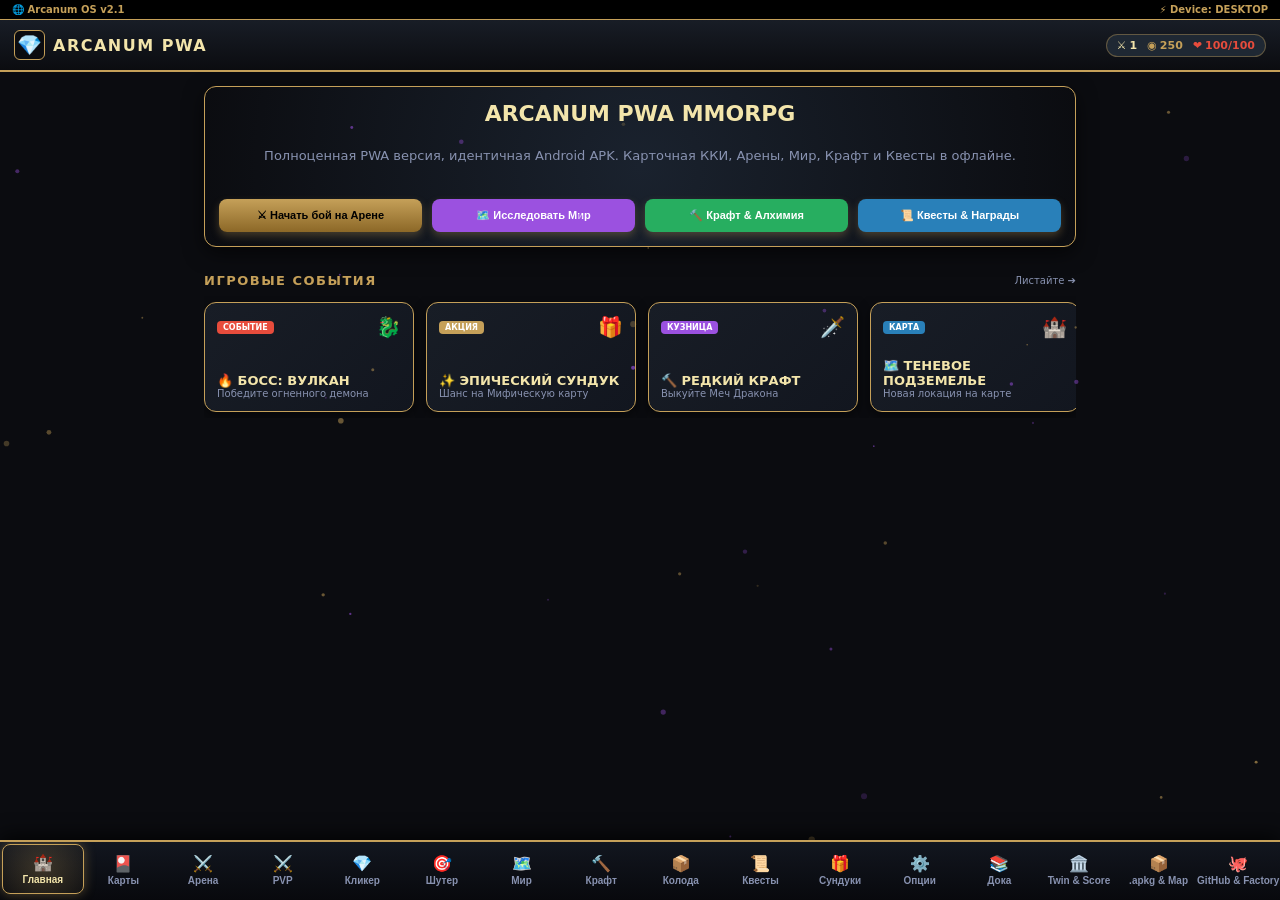
==== commit e6c995dc: "feat: implement GitHub Evolution Platform Add GitHub Digital Factory dashboard for multi-channel ver" ====
--- a/app/src/main/assets/pwa/index.html
+++ b/app/src/main/assets/pwa/index.html
@@ -74,6 +74,9 @@
     </button>
     <button class="tab-btn" data-tab="package" onclick="switchTab('package')">
       <span class="icon">📦</span> .apkg & Map
+    </button>
+    <button class="tab-btn" data-tab="github" onclick="switchTab('github')">
+      <span class="icon">🐙</span> GitHub & Factory
     </button>
   </nav>
 
@@ -365,6 +368,11 @@
     <section id="view-package" class="screen-view">
       <div id="package-manager-container"></div>
     </section>
+
+    <!-- GitHub Evolution Platform & Digital Factory -->
+    <section id="view-github" class="screen-view">
+      <div id="github-dashboard-container"></div>
+    </section>
   </main>
 
   <!-- Modal -->
@@ -382,6 +390,7 @@
   <script src="./arcanum-docs.js"></script>
   <script src="./arcanum-kernel.js"></script>
   <script src="./arcanum-package.js"></script>
+  <script src="./arcanum-git.js"></script>
   <script src="./app.js"></script>
 </body>
 </html>
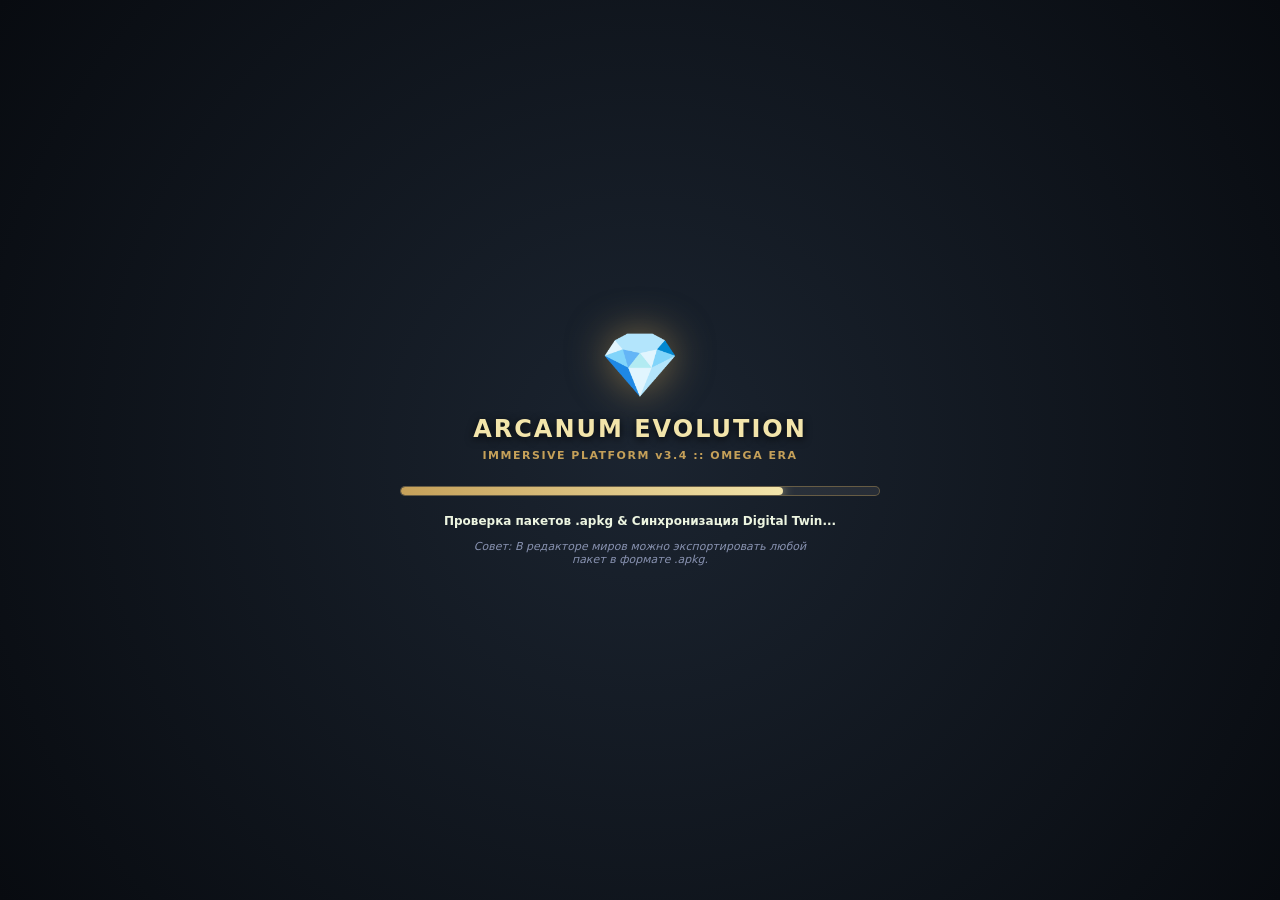
==== commit 477b2712: "feat: implement splash screen and window manager - Add ArSplashEngine for boot sequence - Introduce " ====
--- a/app/src/main/assets/pwa/index.html
+++ b/app/src/main/assets/pwa/index.html
@@ -11,8 +11,9 @@
 <body>
   <!-- System Status Bar -->
   <ar-status-bar id="ar-sys-status-bar">
-    <span>🌐 Arcanum OS v2.1</span>
-    <span id="ar-device-badge">⚡ Device: PWA</span>
+    <span>🌐 Arcanum OS v3.6</span>
+    <span id="ar-device-badge" style="cursor:pointer;" onclick="if(window.ArWindowManager) window.ArWindowManager.toggleMode()">📱 Layout: Tabs</span>
+    <span onclick="if(window.ArCommandPalette) window.ArCommandPalette.togglePalette()" style="cursor:pointer;background:rgba(197,160,89,0.2);padding:2px 8px;border-radius:10px;border:1px solid var(--gold-accent);">⌨️ Console (Ctrl+K)</span>
   </ar-status-bar>
 
   <!-- Header HUD -->
@@ -77,6 +78,9 @@
     </button>
     <button class="tab-btn" data-tab="github" onclick="switchTab('github')">
       <span class="icon">🐙</span> GitHub & Factory
+    </button>
+    <button class="tab-btn" data-tab="lab" onclick="switchTab('lab')">
+      <span class="icon">🧪</span> Frontend Lab
     </button>
   </nav>
 
@@ -373,6 +377,11 @@
     <section id="view-github" class="screen-view">
       <div id="github-dashboard-container"></div>
     </section>
+
+    <!-- Frontend Runtime Laboratory & Debugger -->
+    <section id="view-lab" class="screen-view">
+      <div id="view-lab-container"></div>
+    </section>
   </main>
 
   <!-- Modal -->
@@ -387,6 +396,9 @@
   <script src="./arcanum-atmosphere.js"></script>
   <script src="./arcanum-audio.js"></script>
   <script src="./arcanum-ui.js"></script>
+  <script src="./arcanum-frontend.js"></script>
+  <script src="./arcanum-visual.js"></script>
+  <script src="./arcanum-meta.js"></script>
   <script src="./arcanum-docs.js"></script>
   <script src="./arcanum-kernel.js"></script>
   <script src="./arcanum-package.js"></script>
--- a/app/src/main/assets/pwa/styles.css
+++ b/app/src/main/assets/pwa/styles.css
@@ -904,3 +904,281 @@
 }
 
 .toast-msg.show { opacity: 1; }
+
+/* =======================================================================
+   ArDesign v3.4 :: Splash Scene, Window Manager & Command Palette
+   ======================================================================= */
+
+/* Splash Screen Engine */
+.ar-splash-overlay {
+  position: fixed;
+  inset: 0;
+  background: radial-gradient(circle at center, #1b2430 0%, #080b10 100%);
+  z-index: 99999;
+  display: flex;
+  align-items: center;
+  justify-content: center;
+  padding: 24px;
+  text-align: center;
+  transition: opacity 0.4s ease, transform 0.4s ease;
+}
+
+.ar-splash-overlay.ar-splash-fade-out {
+  opacity: 0;
+  transform: scale(1.05);
+  pointer-events: none;
+}
+
+.ar-splash-content {
+  max-width: 480px;
+  width: 100%;
+  display: flex;
+  flex-direction: column;
+  align-items: center;
+  gap: 12px;
+}
+
+.ar-splash-logo {
+  font-size: 64px;
+  animation: pulseGlow 2s infinite ease-in-out;
+  filter: drop-shadow(0 0 20px rgba(197, 160, 89, 0.6));
+}
+
+@keyframes pulseGlow {
+  0%, 100% { transform: scale(1); filter: drop-shadow(0 0 15px rgba(197, 160, 89, 0.4)); }
+  50% { transform: scale(1.08); filter: drop-shadow(0 0 30px rgba(197, 160, 89, 0.8)); }
+}
+
+.ar-splash-title {
+  font-size: 24px;
+  font-weight: 900;
+  color: var(--gold-light);
+  letter-spacing: 2px;
+  margin: 0;
+  text-shadow: 0 2px 8px rgba(0,0,0,0.8);
+}
+
+.ar-splash-subtitle {
+  font-size: 11px;
+  font-weight: 800;
+  color: var(--gold-accent);
+  letter-spacing: 1.5px;
+  margin-top: -6px;
+}
+
+.ar-splash-progress-container {
+  width: 100%;
+  height: 10px;
+  background: rgba(255,255,255,0.08);
+  border: 1px solid rgba(197, 160, 89, 0.4);
+  border-radius: 10px;
+  overflow: hidden;
+  margin: 12px 0 6px 0;
+}
+
+.ar-splash-progress-bar {
+  width: 0%;
+  height: 100%;
+  background: linear-gradient(90deg, var(--gold-accent) 0%, #f3e5ab 100%);
+  border-radius: 10px;
+  transition: width 0.3s ease;
+  box-shadow: 0 0 12px rgba(243, 229, 171, 0.8);
+}
+
+.ar-splash-step {
+  font-size: 12px;
+  color: var(--text-main);
+  font-weight: 600;
+}
+
+.ar-splash-tip {
+  font-size: 11px;
+  color: var(--text-muted);
+  font-style: italic;
+  max-width: 360px;
+  min-height: 32px;
+}
+
+.ar-splash-btn {
+  background: linear-gradient(135deg, var(--gold-accent) 0%, #8a6a2a 100%);
+  color: #000;
+  font-weight: 900;
+  font-size: 13px;
+  border: none;
+  border-radius: 20px;
+  padding: 12px 28px;
+  cursor: pointer;
+  box-shadow: 0 6px 20px rgba(197, 160, 89, 0.4);
+  transition: all 0.2s ease;
+  margin-top: 10px;
+}
+
+.ar-splash-btn:hover {
+  transform: translateY(-2px);
+  box-shadow: 0 8px 25px rgba(197, 160, 89, 0.7);
+}
+
+/* Floating Window Workspace */
+.ar-floating-workspace {
+  position: fixed;
+  inset: 48px 0 0 0;
+  pointer-events: none;
+  z-index: 1500;
+}
+
+.ar-floating-window {
+  position: absolute;
+  width: 380px;
+  height: 480px;
+  background: linear-gradient(180deg, rgba(31, 40, 51, 0.95) 0%, rgba(11, 12, 16, 0.98) 100%);
+  border: 1px solid var(--gold-accent);
+  border-radius: 12px;
+  box-shadow: 0 12px 36px rgba(0,0,0,0.8);
+  backdrop-filter: blur(12px);
+  display: flex;
+  flex-direction: column;
+  pointer-events: auto;
+  overflow: hidden;
+  transition: box-shadow 0.2s ease, border-color 0.2s ease;
+}
+
+.ar-floating-window.ar-win-focused {
+  border-color: var(--gold-light);
+  box-shadow: 0 16px 48px rgba(197, 160, 89, 0.35);
+}
+
+.ar-floating-window.ar-win-maximized {
+  inset: 54px 12px 12px 12px !important;
+  width: auto !important;
+  height: auto !important;
+}
+
+.ar-win-header {
+  height: 36px;
+  background: rgba(0,0,0,0.5);
+  border-bottom: 1px solid rgba(255,255,255,0.1);
+  display: flex;
+  align-items: center;
+  justify-content: space-between;
+  padding: 0 12px;
+  cursor: move;
+  user-select: none;
+}
+
+.ar-win-title {
+  font-size: 12px;
+  font-weight: 800;
+  color: var(--gold-light);
+}
+
+.ar-win-controls {
+  display: flex;
+  gap: 6px;
+}
+
+.ar-win-btn {
+  background: rgba(255,255,255,0.08);
+  border: none;
+  color: var(--text-muted);
+  width: 22px;
+  height: 22px;
+  border-radius: 4px;
+  font-size: 10px;
+  cursor: pointer;
+  display: flex;
+  align-items: center;
+  justify-content: center;
+}
+
+.ar-win-btn:hover {
+  background: var(--gold-accent);
+  color: #000;
+}
+
+.ar-win-close:hover {
+  background: var(--red-danger);
+  color: #fff;
+}
+
+.ar-win-body {
+  flex: 1;
+  overflow-y: auto;
+  padding: 12px;
+}
+
+/* Command Palette / Console Modal */
+.ar-cmd-modal-overlay {
+  position: fixed;
+  inset: 0;
+  background: rgba(0,0,0,0.8);
+  backdrop-filter: blur(8px);
+  z-index: 10000;
+  display: none;
+  align-items: flex-start;
+  justify-content: center;
+  padding-top: 80px;
+}
+
+.ar-cmd-box {
+  background: var(--bg-surface);
+  border: 2px solid var(--gold-accent);
+  border-radius: 16px;
+  width: 90%;
+  max-width: 540px;
+  padding: 16px;
+  box-shadow: 0 12px 40px rgba(0,0,0,0.9);
+  display: flex;
+  flex-direction: column;
+  gap: 10px;
+}
+
+.ar-cmd-header {
+  display: flex;
+  justify-content: space-between;
+  font-size: 12px;
+  font-weight: 800;
+  color: var(--gold-light);
+}
+
+#ar-cmd-input {
+  width: 100%;
+  background: var(--bg-dark);
+  border: 1px solid var(--gold-accent);
+  border-radius: 10px;
+  padding: 10px 14px;
+  color: var(--gold-light);
+  font-size: 13px;
+  font-family: monospace;
+  outline: none;
+}
+
+.ar-cmd-suggestions {
+  display: flex;
+  flex-direction: column;
+  gap: 4px;
+  max-height: 180px;
+  overflow-y: auto;
+}
+
+.ar-cmd-suggestions div {
+  padding: 8px 12px;
+  border-radius: 8px;
+  background: rgba(255,255,255,0.03);
+  font-size: 12px;
+  cursor: pointer;
+  color: var(--text-main);
+  transition: background 0.2s;
+}
+
+.ar-cmd-suggestions div:hover {
+  background: rgba(197, 160, 89, 0.2);
+  color: var(--gold-light);
+}
+
+.ar-cmd-output {
+  font-size: 12px;
+  font-family: monospace;
+  max-height: 120px;
+  overflow-y: auto;
+}
+
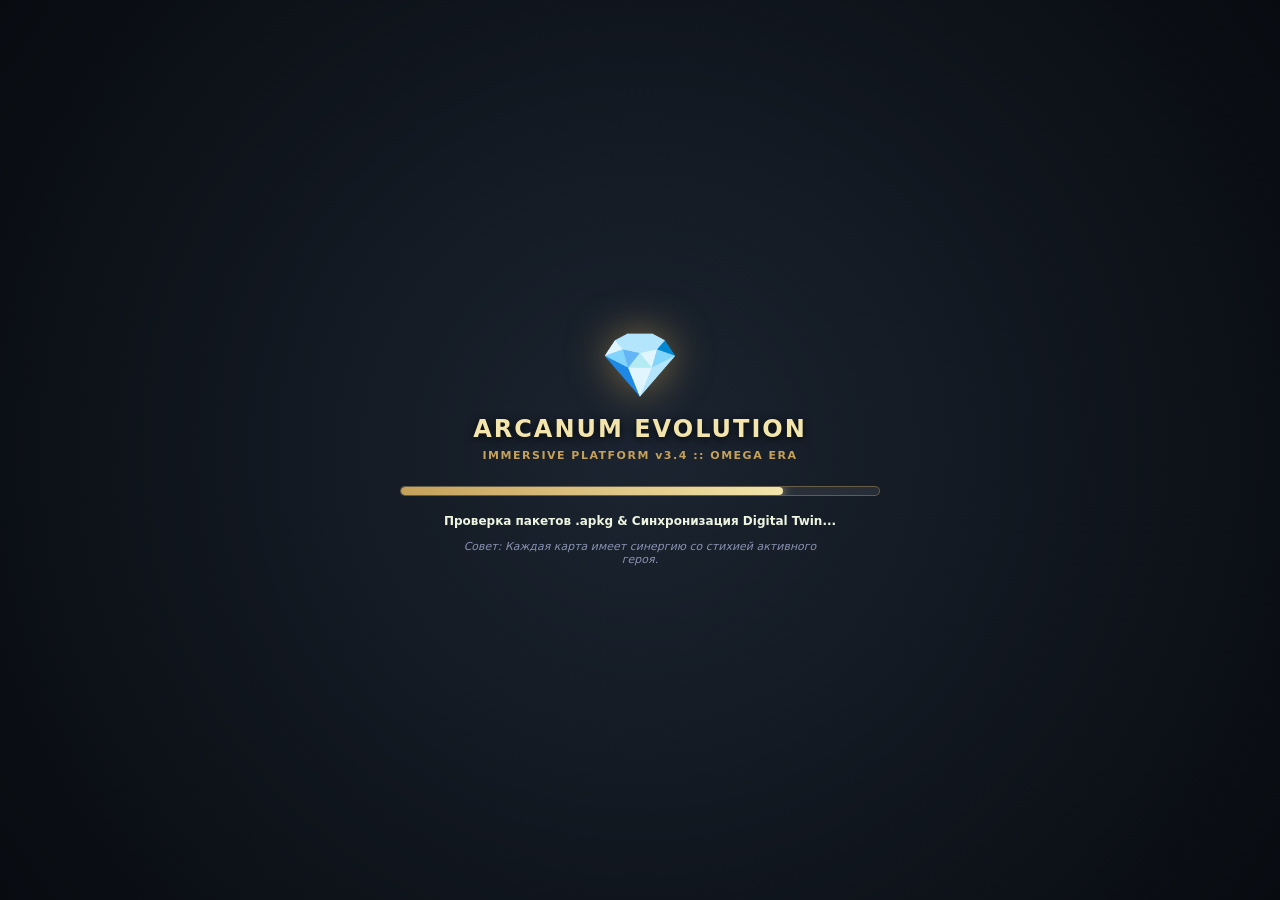
==== commit cd6dcfbb: "refactor: improve UI structure and network setup - Add internet and network state permissions. - Reg" ====
--- a/app/src/main/assets/pwa/index.html
+++ b/app/src/main/assets/pwa/index.html
@@ -11,7 +11,7 @@
 <body>
   <!-- System Status Bar -->
   <ar-status-bar id="ar-sys-status-bar">
-    <span>🌐 Arcanum OS v3.6</span>
+    <span>🌐 Arcanum OS v4.4</span>
     <span id="ar-device-badge" style="cursor:pointer;" onclick="if(window.ArWindowManager) window.ArWindowManager.toggleMode()">📱 Layout: Tabs</span>
     <span onclick="if(window.ArCommandPalette) window.ArCommandPalette.togglePalette()" style="cursor:pointer;background:rgba(197,160,89,0.2);padding:2px 8px;border-radius:10px;border:1px solid var(--gold-accent);">⌨️ Console (Ctrl+K)</span>
   </ar-status-bar>
@@ -78,6 +78,18 @@
     </button>
     <button class="tab-btn" data-tab="github" onclick="switchTab('github')">
       <span class="icon">🐙</span> GitHub & Factory
+    </button>
+    <button class="tab-btn" data-tab="ai" onclick="switchTab('ai')">
+      <span class="icon">🤖</span> AI Copilot Studio
+    </button>
+    <button class="tab-btn" data-tab="telemetry" onclick="switchTab('telemetry')">
+      <span class="icon">⚡</span> Telemetry
+    </button>
+    <button class="tab-btn" data-tab="ide" onclick="switchTab('ide')">
+      <span class="icon">💻</span> Code IDE
+    </button>
+    <button class="tab-btn" data-tab="network" onclick="switchTab('network')">
+      <span class="icon">🌐</span> Multiplayer
     </button>
     <button class="tab-btn" data-tab="lab" onclick="switchTab('lab')">
       <span class="icon">🧪</span> Frontend Lab
@@ -378,6 +390,26 @@
       <div id="github-dashboard-container"></div>
     </section>
 
+    <!-- AI Neural Copilot Studio & Reasoner -->
+    <section id="view-ai" class="screen-view">
+      <div id="ai-copilot-studio-container"></div>
+    </section>
+
+    <!-- Telemetry & Performance Analytics Studio -->
+    <section id="view-telemetry" class="screen-view">
+      <div id="telemetry-studio-container"></div>
+    </section>
+
+    <!-- Code IDE & Compiler Studio -->
+    <section id="view-ide" class="screen-view">
+      <div id="ide-studio-container"></div>
+    </section>
+
+    <!-- Multiplayer & P2P Network Studio -->
+    <section id="view-network" class="screen-view">
+      <div id="network-studio-container"></div>
+    </section>
+
     <!-- Frontend Runtime Laboratory & Debugger -->
     <section id="view-lab" class="screen-view">
       <div id="view-lab-container"></div>
@@ -403,6 +435,11 @@
   <script src="./arcanum-kernel.js"></script>
   <script src="./arcanum-package.js"></script>
   <script src="./arcanum-git.js"></script>
+  <script src="./arcanum-game-engine.js"></script>
+  <script src="./arcanum-ai.js"></script>
+  <script src="./arcanum-telemetry.js"></script>
+  <script src="./arcanum-ide.js"></script>
+  <script src="./arcanum-network.js"></script>
   <script src="./app.js"></script>
 </body>
 </html>
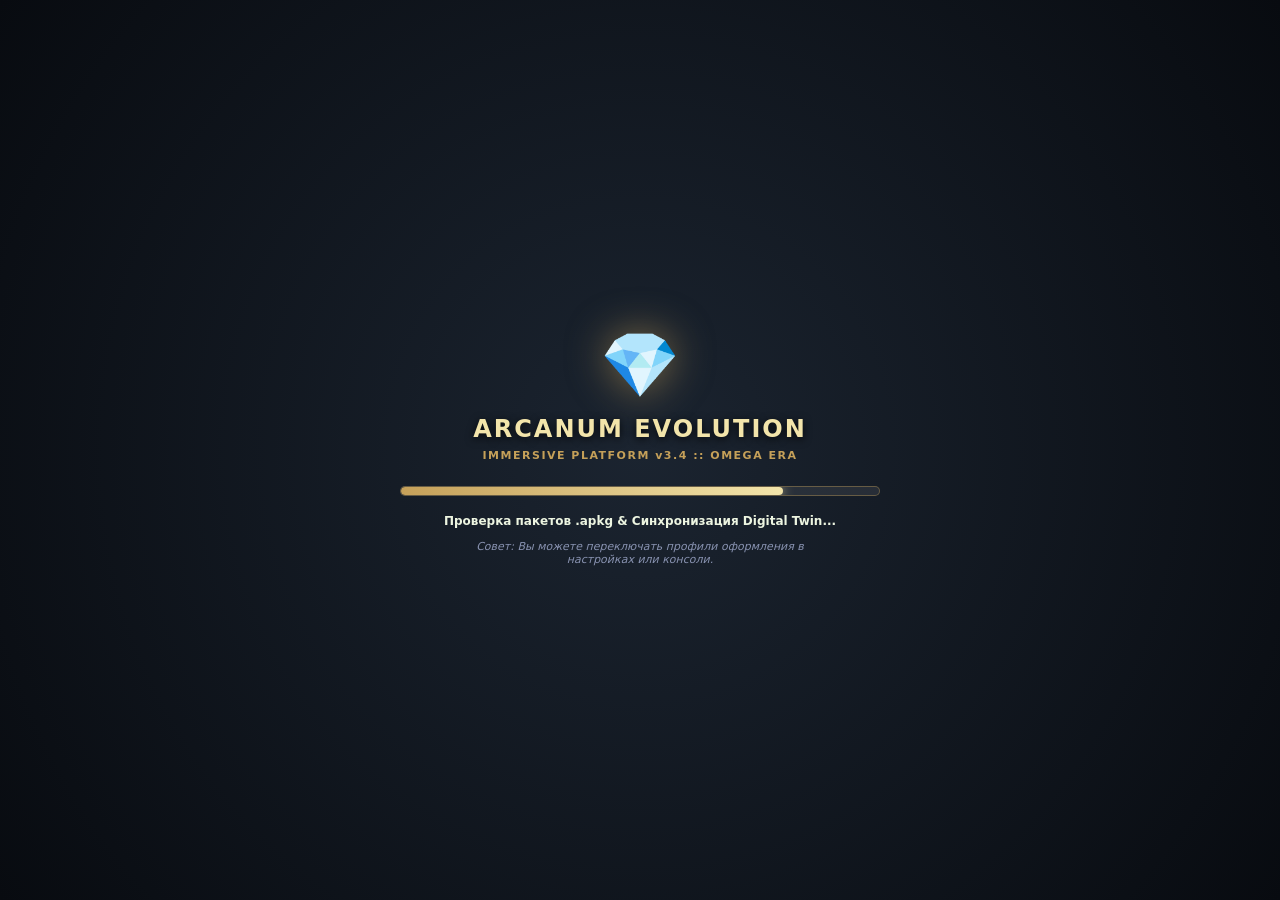
==== commit d3446725: "feat: add Prompt Engine subsystem Introduce the Master Prompt Engine (v4.5.0), adding a dedicated st" ====
--- a/app/src/main/assets/pwa/index.html
+++ b/app/src/main/assets/pwa/index.html
@@ -93,6 +93,9 @@
     </button>
     <button class="tab-btn" data-tab="lab" onclick="switchTab('lab')">
       <span class="icon">🧪</span> Frontend Lab
+    </button>
+    <button class="tab-btn" data-tab="prompts" onclick="switchTab('prompts')">
+      <span class="icon">🤖</span> Промпты
     </button>
   </nav>
 
@@ -414,6 +417,11 @@
     <section id="view-lab" class="screen-view">
       <div id="view-lab-container"></div>
     </section>
+
+    <!-- Prompt Studio & Master Engine -->
+    <section id="view-prompts" class="screen-view">
+      <div id="prompt-studio-container"></div>
+    </section>
   </main>
 
   <!-- Modal -->
@@ -440,6 +448,7 @@
   <script src="./arcanum-telemetry.js"></script>
   <script src="./arcanum-ide.js"></script>
   <script src="./arcanum-network.js"></script>
+  <script src="./arcanum-prompt-engine.js"></script>
   <script src="./app.js"></script>
 </body>
 </html>
